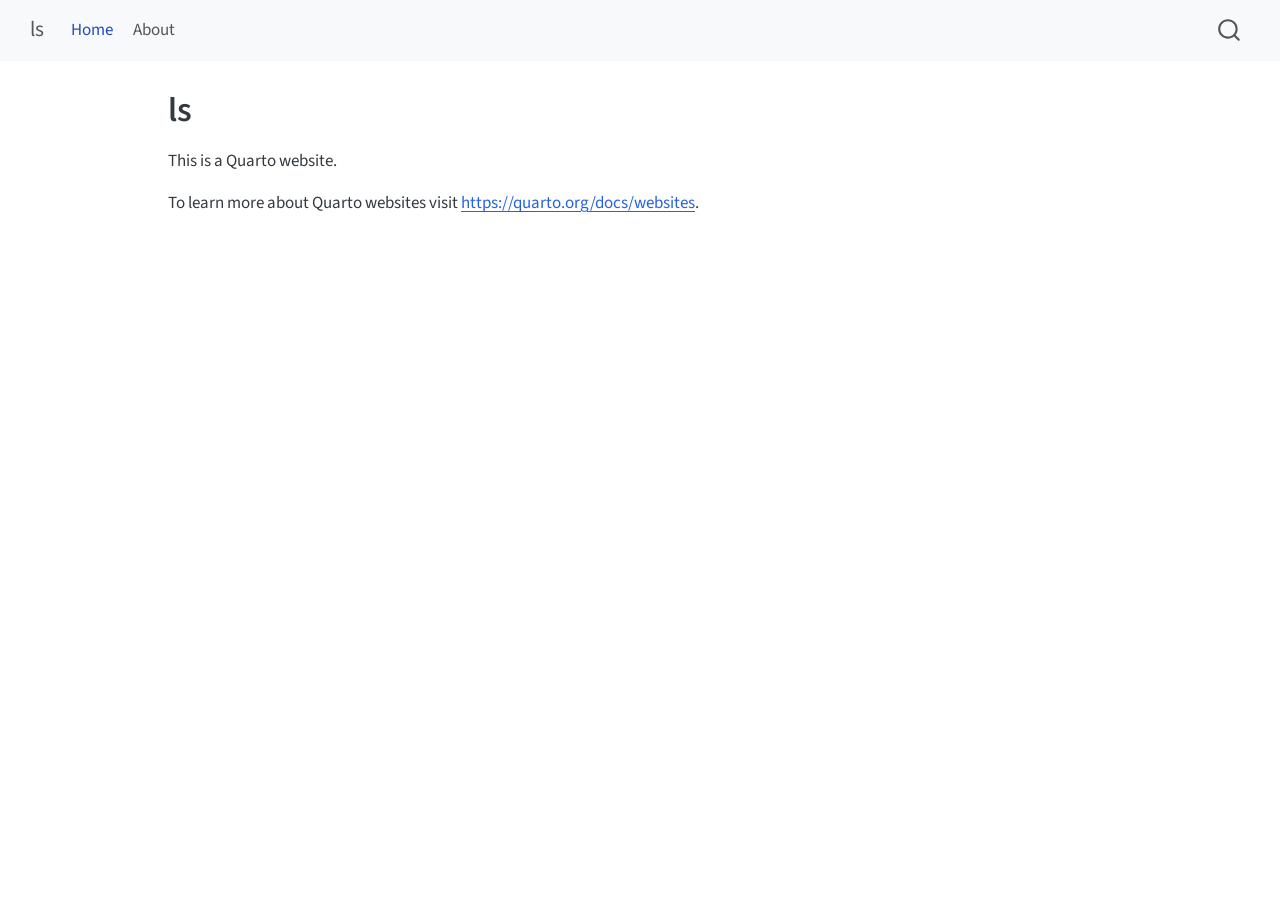
==== docs/index.html @ 635b5912 "Initial commit" ====
<!DOCTYPE html>
<html xmlns="http://www.w3.org/1999/xhtml" lang="en" xml:lang="en"><head>

<meta charset="utf-8">
<meta name="generator" content="quarto-1.9.37">

<meta name="viewport" content="width=device-width, initial-scale=1.0, user-scalable=yes">


<title>ls</title>
<style>
/* Default styles provided by pandoc.
** See https://pandoc.org/MANUAL.html#variables-for-html for config info.
*/
code{white-space: pre-wrap;}
span.smallcaps{font-variant: small-caps;}
div.columns{display: flex; gap: min(4vw, 1.5em);}
div.column{flex: auto; overflow-x: auto;}
div.hanging-indent{margin-left: 1.5em; text-indent: -1.5em;}
ul.task-list{list-style: none;}
ul.task-list li input[type="checkbox"] {
  width: 0.8em;
  margin: 0 0.8em 0.2em -1em; /* quarto-specific, see https://github.com/quarto-dev/quarto-cli/issues/4556 */ 
  vertical-align: middle;
}
</style>


<script src="site_libs/quarto-nav/quarto-nav.js"></script>
<script src="site_libs/quarto-nav/headroom.min.js"></script>
<script src="site_libs/clipboard/clipboard.min.js"></script>
<script src="site_libs/quarto-search/autocomplete.umd.js"></script>
<script src="site_libs/quarto-search/fuse.min.js"></script>
<script src="site_libs/quarto-search/quarto-search.js"></script>
<meta name="quarto:offset" content="./">
<script src="site_libs/quarto-html/quarto.js" type="module"></script>
<script src="site_libs/quarto-html/tabsets/tabsets.js" type="module"></script>
<script src="site_libs/quarto-html/popper.min.js"></script>
<script src="site_libs/quarto-html/tippy.umd.min.js"></script>
<script src="site_libs/quarto-html/anchor.min.js"></script>
<link href="site_libs/quarto-html/tippy.css" rel="stylesheet">
<link href="site_libs/quarto-html/quarto-syntax-highlighting-7f8f88aac4f3542376d5c11b86a4c14d.css" rel="stylesheet" id="quarto-text-highlighting-styles">
<script src="site_libs/bootstrap/bootstrap.min.js"></script>
<link href="site_libs/bootstrap/bootstrap-icons.css" rel="stylesheet">
<link href="site_libs/bootstrap/bootstrap-a0f9fd0d421825b736dc1bbcbcba2219.min.css" rel="stylesheet" append-hash="true" id="quarto-bootstrap" data-mode="light">
<script id="quarto-search-options" type="application/json">{
  "location": "navbar",
  "copy-button": false,
  "collapse-after": 3,
  "panel-placement": "end",
  "type": "overlay",
  "limit": 50,
  "keyboard-shortcut": [
    "f",
    "/",
    "s"
  ],
  "show-item-context": false,
  "language": {
    "search-no-results-text": "No results",
    "search-matching-documents-text": "matching documents",
    "search-copy-link-title": "Copy link to search",
    "search-hide-matches-text": "Hide additional matches",
    "search-more-match-text": "more match in this document",
    "search-more-matches-text": "more matches in this document",
    "search-clear-button-title": "Clear",
    "search-text-placeholder": "",
    "search-detached-cancel-button-title": "Cancel",
    "search-submit-button-title": "Submit",
    "search-label": "Search"
  }
}</script>


<link rel="stylesheet" href="styles.css">
</head>

<body class="nav-fixed quarto-light">

<div id="quarto-search-results"></div>
  <header id="quarto-header" class="headroom fixed-top">
    <nav class="navbar navbar-expand-lg " data-bs-theme="dark">
      <div class="navbar-container container-fluid">
      <div class="navbar-brand-container mx-auto">
    <a class="navbar-brand" href="./index.html">
    <span class="navbar-title">ls</span>
    </a>
  </div>
            <div id="quarto-search" class="" title="Search"></div>
          <button class="navbar-toggler" type="button" data-bs-toggle="collapse" data-bs-target="#navbarCollapse" aria-controls="navbarCollapse" role="menu" aria-expanded="false" aria-label="Toggle navigation" onclick="if (window.quartoToggleHeadroom) { window.quartoToggleHeadroom(); }">
  <span class="navbar-toggler-icon"></span>
</button>
          <div class="collapse navbar-collapse" id="navbarCollapse">
            <ul class="navbar-nav navbar-nav-scroll me-auto">
  <li class="nav-item">
    <a class="nav-link active" href="./index.html" aria-current="page"> 
<span class="menu-text">Home</span></a>
  </li>  
  <li class="nav-item">
    <a class="nav-link" href="./about.html"> 
<span class="menu-text">About</span></a>
  </li>  
</ul>
          </div> <!-- /navcollapse -->
            <div class="quarto-navbar-tools">
</div>
      </div> <!-- /container-fluid -->
    </nav>
</header>
<!-- content -->
<div id="quarto-content" class="quarto-container page-columns page-rows-contents page-layout-article page-navbar">
<!-- sidebar -->
<!-- margin-sidebar -->
    <div id="quarto-margin-sidebar" class="sidebar margin-sidebar zindex-bottom">
        
    </div>
<!-- main -->
<main class="content" id="quarto-document-content">

<header id="title-block-header" class="quarto-title-block default">
<div class="quarto-title">
<h1 class="title">ls</h1>
</div>



<div class="quarto-title-meta">

    
  
    
  </div>
  


</header>


<p>This is a Quarto website.</p>
<p>To learn more about Quarto websites visit <a href="https://quarto.org/docs/websites" class="uri">https://quarto.org/docs/websites</a>.</p>



</main> <!-- /main -->
<script id="quarto-html-after-body" type="application/javascript">
  window.document.addEventListener("DOMContentLoaded", function (event) {
    const icon = "";
    const anchorJS = new window.AnchorJS();
    anchorJS.options = {
      placement: 'right',
      icon: icon
    };
    anchorJS.add('.anchored');
    const isCodeAnnotation = (el) => {
      for (const clz of el.classList) {
        if (clz.startsWith('code-annotation-')) {                     
          return true;
        }
      }
      return false;
    }
    const onCopySuccess = function(e) {
      // button target
      const button = e.trigger;
      // don't keep focus
      button.blur();
      // flash "checked"
      button.classList.add('code-copy-button-checked');
      var currentTitle = button.getAttribute("title");
      button.setAttribute("title", "Copied!");
      let tooltip;
      if (window.bootstrap) {
        button.setAttribute("data-bs-toggle", "tooltip");
        button.setAttribute("data-bs-placement", "left");
        button.setAttribute("data-bs-title", "Copied!");
        tooltip = new bootstrap.Tooltip(button, 
          { trigger: "manual", 
            customClass: "code-copy-button-tooltip",
            offset: [0, -8]});
        tooltip.show();    
      }
      setTimeout(function() {
        if (tooltip) {
          tooltip.hide();
          button.removeAttribute("data-bs-title");
          button.removeAttribute("data-bs-toggle");
          button.removeAttribute("data-bs-placement");
        }
        button.setAttribute("title", currentTitle);
        button.classList.remove('code-copy-button-checked');
      }, 1000);
      // clear code selection
      e.clearSelection();
    }
    const getTextToCopy = function(trigger) {
      const outerScaffold = trigger.parentElement.cloneNode(true);
      const codeEl = outerScaffold.querySelector('code');
      for (const childEl of codeEl.children) {
        if (isCodeAnnotation(childEl)) {
          childEl.remove();
        }
      }
      return codeEl.innerText;
    }
    const clipboard = new window.ClipboardJS('.code-copy-button:not([data-in-quarto-modal])', {
      text: getTextToCopy
    });
    clipboard.on('success', onCopySuccess);
    if (window.document.getElementById('quarto-embedded-source-code-modal')) {
      const clipboardModal = new window.ClipboardJS('.code-copy-button[data-in-quarto-modal]', {
        text: getTextToCopy,
        container: window.document.getElementById('quarto-embedded-source-code-modal')
      });
      clipboardModal.on('success', onCopySuccess);
    }
      var localhostRegex = new RegExp(/^(?:http|https):\/\/localhost\:?[0-9]*\//);
      var mailtoRegex = new RegExp(/^mailto:/);
        var filterRegex = new RegExp('/' + window.location.host + '/');
      var isInternal = (href) => {
          return filterRegex.test(href) || localhostRegex.test(href) || mailtoRegex.test(href);
      }
      // Inspect non-navigation links and adorn them if external
     var links = window.document.querySelectorAll('a[href]:not(.nav-link):not(.navbar-brand):not(.toc-action):not(.sidebar-link):not(.sidebar-item-toggle):not(.pagination-link):not(.no-external):not([aria-hidden]):not(.dropdown-item):not(.quarto-navigation-tool):not(.about-link)');
      for (var i=0; i<links.length; i++) {
        const link = links[i];
        if (!isInternal(link.href)) {
          // undo the damage that might have been done by quarto-nav.js in the case of
          // links that we want to consider external
          if (link.dataset.originalHref !== undefined) {
            link.href = link.dataset.originalHref;
          }
        }
      }
    function tippyHover(el, contentFn, onTriggerFn, onUntriggerFn) {
      const config = {
        allowHTML: true,
        maxWidth: 500,
        delay: 100,
        arrow: false,
        appendTo: function(el) {
            return el.parentElement;
        },
        interactive: true,
        interactiveBorder: 10,
        theme: 'quarto',
        placement: 'bottom-start',
      };
      if (contentFn) {
        config.content = contentFn;
      }
      if (onTriggerFn) {
        config.onTrigger = onTriggerFn;
      }
      if (onUntriggerFn) {
        config.onUntrigger = onUntriggerFn;
      }
      window.tippy(el, config); 
    }
    const noterefs = window.document.querySelectorAll('a[role="doc-noteref"]');
    for (var i=0; i<noterefs.length; i++) {
      const ref = noterefs[i];
      tippyHover(ref, function() {
        // use id or data attribute instead here
        let href = ref.getAttribute('data-footnote-href') || ref.getAttribute('href');
        try { href = new URL(href).hash; } catch {}
        const id = href.replace(/^#\/?/, "");
        const note = window.document.getElementById(id);
        if (note) {
          return note.innerHTML;
        } else {
          return "";
        }
      });
    }
    const xrefs = window.document.querySelectorAll('a.quarto-xref');
    const processXRef = (id, note) => {
      // Strip column container classes
      const stripColumnClz = (el) => {
        el.classList.remove("page-full", "page-columns");
        if (el.children) {
          for (const child of el.children) {
            stripColumnClz(child);
          }
        }
      }
      stripColumnClz(note)
      if (id === null || id.startsWith('sec-')) {
        // Special case sections, only their first couple elements
        const container = document.createElement("div");
        if (note.children && note.children.length > 2) {
          container.appendChild(note.children[0].cloneNode(true));
          for (let i = 1; i < note.children.length; i++) {
            const child = note.children[i];
            if (child.tagName === "P" && child.innerText === "") {
              continue;
            } else {
              container.appendChild(child.cloneNode(true));
              break;
            }
          }
          if (window.Quarto?.typesetMath) {
            window.Quarto.typesetMath(container);
          }
          return container.innerHTML
        } else {
          if (window.Quarto?.typesetMath) {
            window.Quarto.typesetMath(note);
          }
          return note.innerHTML;
        }
      } else {
        // Remove any anchor links if they are present
        const anchorLink = note.querySelector('a.anchorjs-link');
        if (anchorLink) {
          anchorLink.remove();
        }
        if (window.Quarto?.typesetMath) {
          window.Quarto.typesetMath(note);
        }
        if (note.classList.contains("callout")) {
          return note.outerHTML;
        } else {
          return note.innerHTML;
        }
      }
    }
    for (var i=0; i<xrefs.length; i++) {
      const xref = xrefs[i];
      tippyHover(xref, undefined, function(instance) {
        instance.disable();
        let url = xref.getAttribute('href');
        let hash = undefined; 
        if (url.startsWith('#')) {
          hash = url;
        } else {
          try { hash = new URL(url).hash; } catch {}
        }
        if (hash) {
          const id = hash.replace(/^#\/?/, "");
          const note = window.document.getElementById(id);
          if (note !== null) {
            try {
              const html = processXRef(id, note.cloneNode(true));
              instance.setContent(html);
            } finally {
              instance.enable();
              instance.show();
            }
          } else {
            // See if we can fetch this
            fetch(url.split('#')[0])
            .then(res => res.text())
            .then(html => {
              const parser = new DOMParser();
              const htmlDoc = parser.parseFromString(html, "text/html");
              const note = htmlDoc.getElementById(id);
              if (note !== null) {
                const html = processXRef(id, note);
                instance.setContent(html);
              } 
            }).finally(() => {
              instance.enable();
              instance.show();
            });
          }
        } else {
          // See if we can fetch a full url (with no hash to target)
          // This is a special case and we should probably do some content thinning / targeting
          fetch(url)
          .then(res => res.text())
          .then(html => {
            const parser = new DOMParser();
            const htmlDoc = parser.parseFromString(html, "text/html");
            const note = htmlDoc.querySelector('main.content');
            if (note !== null) {
              // This should only happen for chapter cross references
              // (since there is no id in the URL)
              // remove the first header
              if (note.children.length > 0 && note.children[0].tagName === "HEADER") {
                note.children[0].remove();
              }
              const html = processXRef(null, note);
              instance.setContent(html);
            } 
          }).finally(() => {
            instance.enable();
            instance.show();
          });
        }
      }, function(instance) {
      });
    }
        let selectedAnnoteEl;
        const selectorForAnnotation = ( cell, annotation) => {
          let cellAttr = 'data-code-cell="' + cell + '"';
          let lineAttr = 'data-code-annotation="' +  annotation + '"';
          const selector = 'span[' + cellAttr + '][' + lineAttr + ']';
          return selector;
        }
        const selectCodeLines = (annoteEl) => {
          const doc = window.document;
          const targetCell = annoteEl.getAttribute("data-target-cell");
          const targetAnnotation = annoteEl.getAttribute("data-target-annotation");
          const annoteSpan = window.document.querySelector(selectorForAnnotation(targetCell, targetAnnotation));
          const lines = annoteSpan.getAttribute("data-code-lines").split(",");
          const lineIds = lines.map((line) => {
            return targetCell + "-" + line;
          })
          let top = null;
          let height = null;
          let parent = null;
          if (lineIds.length > 0) {
              //compute the position of the single el (top and bottom and make a div)
              const el = window.document.getElementById(lineIds[0]);
              top = el.offsetTop;
              height = el.offsetHeight;
              parent = el.parentElement.parentElement;
            if (lineIds.length > 1) {
              const lastEl = window.document.getElementById(lineIds[lineIds.length - 1]);
              const bottom = lastEl.offsetTop + lastEl.offsetHeight;
              height = bottom - top;
            }
            if (top !== null && height !== null && parent !== null) {
              // cook up a div (if necessary) and position it 
              let div = window.document.getElementById("code-annotation-line-highlight");
              if (div === null) {
                div = window.document.createElement("div");
                div.setAttribute("id", "code-annotation-line-highlight");
                div.style.position = 'absolute';
                parent.appendChild(div);
              }
              div.style.top = top - 2 + "px";
              div.style.height = height + 4 + "px";
              div.style.left = 0;
              let gutterDiv = window.document.getElementById("code-annotation-line-highlight-gutter");
              if (gutterDiv === null) {
                gutterDiv = window.document.createElement("div");
                gutterDiv.setAttribute("id", "code-annotation-line-highlight-gutter");
                gutterDiv.style.position = 'absolute';
                const codeCell = window.document.getElementById(targetCell);
                const gutter = codeCell.querySelector('.code-annotation-gutter');
                gutter.appendChild(gutterDiv);
              }
              gutterDiv.style.top = top - 2 + "px";
              gutterDiv.style.height = height + 4 + "px";
            }
            selectedAnnoteEl = annoteEl;
          }
        };
        const unselectCodeLines = () => {
          const elementsIds = ["code-annotation-line-highlight", "code-annotation-line-highlight-gutter"];
          elementsIds.forEach((elId) => {
            const div = window.document.getElementById(elId);
            if (div) {
              div.remove();
            }
          });
          selectedAnnoteEl = undefined;
        };
          // Handle positioning of the toggle
      window.addEventListener(
        "resize",
        throttle(() => {
          elRect = undefined;
          if (selectedAnnoteEl) {
            selectCodeLines(selectedAnnoteEl);
          }
        }, 10)
      );
      function throttle(fn, ms) {
      let throttle = false;
      let timer;
        return (...args) => {
          if(!throttle) { // first call gets through
              fn.apply(this, args);
              throttle = true;
          } else { // all the others get throttled
              if(timer) clearTimeout(timer); // cancel #2
              timer = setTimeout(() => {
                fn.apply(this, args);
                timer = throttle = false;
              }, ms);
          }
        };
      }
        // Attach click handler to the DT
        const annoteDls = window.document.querySelectorAll('dt[data-target-cell]');
        for (const annoteDlNode of annoteDls) {
          annoteDlNode.addEventListener('click', (event) => {
            const clickedEl = event.target;
            if (clickedEl !== selectedAnnoteEl) {
              unselectCodeLines();
              const activeEl = window.document.querySelector('dt[data-target-cell].code-annotation-active');
              if (activeEl) {
                activeEl.classList.remove('code-annotation-active');
              }
              selectCodeLines(clickedEl);
              clickedEl.classList.add('code-annotation-active');
            } else {
              // Unselect the line
              unselectCodeLines();
              clickedEl.classList.remove('code-annotation-active');
            }
          });
        }
    const findCites = (el) => {
      const parentEl = el.parentElement;
      if (parentEl) {
        const cites = parentEl.dataset.cites;
        if (cites) {
          return {
            el,
            cites: cites.split(' ')
          };
        } else {
          return findCites(el.parentElement)
        }
      } else {
        return undefined;
      }
    };
    var bibliorefs = window.document.querySelectorAll('a[role="doc-biblioref"]');
    for (var i=0; i<bibliorefs.length; i++) {
      const ref = bibliorefs[i];
      const citeInfo = findCites(ref);
      if (citeInfo) {
        tippyHover(citeInfo.el, function() {
          var popup = window.document.createElement('div');
          citeInfo.cites.forEach(function(cite) {
            var citeDiv = window.document.createElement('div');
            citeDiv.classList.add('hanging-indent');
            citeDiv.classList.add('csl-entry');
            var biblioDiv = window.document.getElementById('ref-' + cite);
            if (biblioDiv) {
              citeDiv.innerHTML = biblioDiv.innerHTML;
            }
            popup.appendChild(citeDiv);
          });
          return popup.innerHTML;
        });
      }
    }
  });
  </script>
</div> <!-- /content -->




</body></html>
---- docs/site_libs/quarto-html/tippy.css ----
.tippy-box[data-animation=fade][data-state=hidden]{opacity:0}[data-tippy-root]{max-width:calc(100vw - 10px)}.tippy-box{position:relative;background-color:#333;color:#fff;border-radius:4px;font-size:14px;line-height:1.4;white-space:normal;outline:0;transition-property:transform,visibility,opacity}.tippy-box[data-placement^=top]>.tippy-arrow{bottom:0}.tippy-box[data-placement^=top]>.tippy-arrow:before{bottom:-7px;left:0;border-width:8px 8px 0;border-top-color:initial;transform-origin:center top}.tippy-box[data-placement^=bottom]>.tippy-arrow{top:0}.tippy-box[data-placement^=bottom]>.tippy-arrow:before{top:-7px;left:0;border-width:0 8px 8px;border-bottom-color:initial;transform-origin:center bottom}.tippy-box[data-placement^=left]>.tippy-arrow{right:0}.tippy-box[data-placement^=left]>.tippy-arrow:before{border-width:8px 0 8px 8px;border-left-color:initial;right:-7px;transform-origin:center left}.tippy-box[data-placement^=right]>.tippy-arrow{left:0}.tippy-box[data-placement^=right]>.tippy-arrow:before{left:-7px;border-width:8px 8px 8px 0;border-right-color:initial;transform-origin:center right}.tippy-box[data-inertia][data-state=visible]{transition-timing-function:cubic-bezier(.54,1.5,.38,1.11)}.tippy-arrow{width:16px;height:16px;color:#333}.tippy-arrow:before{content:"";position:absolute;border-color:transparent;border-style:solid}.tippy-content{position:relative;padding:5px 9px;z-index:1}
---- docs/site_libs/quarto-html/quarto-syntax-highlighting-7f8f88aac4f3542376d5c11b86a4c14d.css ----
/* quarto syntax highlight colors */
:root {
  --quarto-hl-ot-color: #003B4F;
  --quarto-hl-at-color: #657422;
  --quarto-hl-ss-color: #20794D;
  --quarto-hl-an-color: #5E5E5E;
  --quarto-hl-fu-color: #4758AB;
  --quarto-hl-st-color: #20794D;
  --quarto-hl-cf-color: #003B4F;
  --quarto-hl-op-color: #5E5E5E;
  --quarto-hl-er-color: #AD0000;
  --quarto-hl-bn-color: #AD0000;
  --quarto-hl-al-color: #AD0000;
  --quarto-hl-va-color: #111111;
  --quarto-hl-bu-color: inherit;
  --quarto-hl-ex-color: inherit;
  --quarto-hl-pp-color: #AD0000;
  --quarto-hl-in-color: #5E5E5E;
  --quarto-hl-vs-color: #20794D;
  --quarto-hl-wa-color: #5E5E5E;
  --quarto-hl-do-color: #5E5E5E;
  --quarto-hl-im-color: #00769E;
  --quarto-hl-ch-color: #20794D;
  --quarto-hl-dt-color: #AD0000;
  --quarto-hl-fl-color: #AD0000;
  --quarto-hl-co-color: #5E5E5E;
  --quarto-hl-cv-color: #5E5E5E;
  --quarto-hl-cn-color: #8f5902;
  --quarto-hl-sc-color: #5E5E5E;
  --quarto-hl-dv-color: #AD0000;
  --quarto-hl-kw-color: #003B4F;
}

/* other quarto variables */
:root {
  --quarto-font-monospace: SFMono-Regular, Menlo, Monaco, Consolas, "Liberation Mono", "Courier New", monospace;
}

/* syntax highlight based on Pandoc's rules */
pre > code.sourceCode > span {
  color: #003B4F;
}

code.sourceCode > span {
  color: #003B4F;
}

div.sourceCode,
div.sourceCode pre.sourceCode {
  color: #003B4F;
}

/* Normal */
code span {
  color: #003B4F;
}

/* Alert */
code span.al {
  color: #AD0000;
  font-style: inherit;
}

/* Annotation */
code span.an {
  color: #5E5E5E;
  font-style: inherit;
}

/* Attribute */
code span.at {
  color: #657422;
  font-style: inherit;
}

/* BaseN */
code span.bn {
  color: #AD0000;
  font-style: inherit;
}

/* BuiltIn */
code span.bu {
  font-style: inherit;
}

/* ControlFlow */
code span.cf {
  color: #003B4F;
  font-weight: bold;
  font-style: inherit;
}

/* Char */
code span.ch {
  color: #20794D;
  font-style: inherit;
}

/* Constant */
code span.cn {
  color: #8f5902;
  font-style: inherit;
}

/* Comment */
code span.co {
  color: #5E5E5E;
  font-style: inherit;
}

/* CommentVar */
code span.cv {
  color: #5E5E5E;
  font-style: italic;
}

/* Documentation */
code span.do {
  color: #5E5E5E;
  font-style: italic;
}

/* DataType */
code span.dt {
  color: #AD0000;
  font-style: inherit;
}

/* DecVal */
code span.dv {
  color: #AD0000;
  font-style: inherit;
}

/* Error */
code span.er {
  color: #AD0000;
  font-style: inherit;
}

/* Extension */
code span.ex {
  font-style: inherit;
}

/* Float */
code span.fl {
  color: #AD0000;
  font-style: inherit;
}

/* Function */
code span.fu {
  color: #4758AB;
  font-style: inherit;
}

/* Import */
code span.im {
  color: #00769E;
  font-style: inherit;
}

/* Information */
code span.in {
  color: #5E5E5E;
  font-style: inherit;
}

/* Keyword */
code span.kw {
  color: #003B4F;
  font-weight: bold;
  font-style: inherit;
}

/* Operator */
code span.op {
  color: #5E5E5E;
  font-style: inherit;
}

/* Other */
code span.ot {
  color: #003B4F;
  font-style: inherit;
}

/* Preprocessor */
code span.pp {
  color: #AD0000;
  font-style: inherit;
}

/* SpecialChar */
code span.sc {
  color: #5E5E5E;
  font-style: inherit;
}

/* SpecialString */
code span.ss {
  color: #20794D;
  font-style: inherit;
}

/* String */
code span.st {
  color: #20794D;
  font-style: inherit;
}

/* Variable */
code span.va {
  color: #111111;
  font-style: inherit;
}

/* VerbatimString */
code span.vs {
  color: #20794D;
  font-style: inherit;
}

/* Warning */
code span.wa {
  color: #5E5E5E;
  font-style: italic;
}

.prevent-inlining {
  content: "</";
}

/*# sourceMappingURL=789ad8cd35626ba772517505b42a116e.css.map */
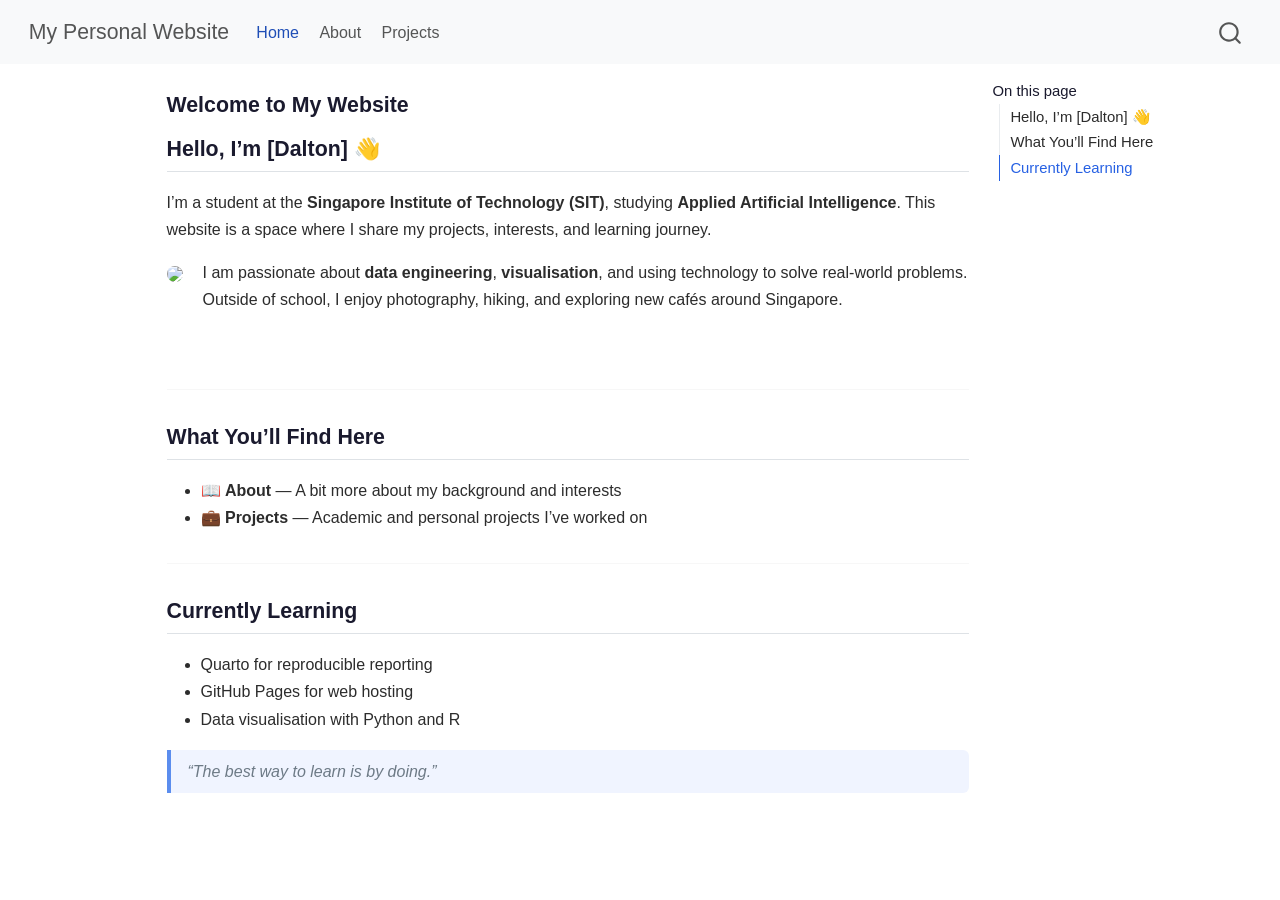
==== commit 8a36ee7b: "Add multiple pages and styling" ====
--- a/docs/index.html
+++ b/docs/index.html
@@ -7,7 +7,7 @@
 <meta name="viewport" content="width=device-width, initial-scale=1.0, user-scalable=yes">
 
 
-<title>ls</title>
+<title>Welcome to My Website – My Personal Website</title>
 <style>
 /* Default styles provided by pandoc.
 ** See https://pandoc.org/MANUAL.html#variables-for-html for config info.
@@ -83,7 +83,7 @@
       <div class="navbar-container container-fluid">
       <div class="navbar-brand-container mx-auto">
     <a class="navbar-brand" href="./index.html">
-    <span class="navbar-title">ls</span>
+    <span class="navbar-title">My Personal Website</span>
     </a>
   </div>
             <div id="quarto-search" class="" title="Search"></div>
@@ -100,6 +100,10 @@
     <a class="nav-link" href="./about.html"> 
 <span class="menu-text">About</span></a>
   </li>  
+  <li class="nav-item">
+    <a class="nav-link" href="./projects.html"> 
+<span class="menu-text">Projects</span></a>
+  </li>  
 </ul>
           </div> <!-- /navcollapse -->
             <div class="quarto-navbar-tools">
@@ -111,15 +115,23 @@
 <div id="quarto-content" class="quarto-container page-columns page-rows-contents page-layout-article page-navbar">
 <!-- sidebar -->
 <!-- margin-sidebar -->
-    <div id="quarto-margin-sidebar" class="sidebar margin-sidebar zindex-bottom">
-        
+    <div id="quarto-margin-sidebar" class="sidebar margin-sidebar">
+        <nav id="TOC" role="doc-toc" class="toc-active">
+    <h2 id="toc-title">On this page</h2>
+   
+  <ul>
+  <li><a href="#hello-im-dalton" id="toc-hello-im-dalton" class="nav-link active" data-scroll-target="#hello-im-dalton">Hello, I’m [Dalton] 👋</a></li>
+  <li><a href="#what-youll-find-here" id="toc-what-youll-find-here" class="nav-link" data-scroll-target="#what-youll-find-here">What You’ll Find Here</a></li>
+  <li><a href="#currently-learning" id="toc-currently-learning" class="nav-link" data-scroll-target="#currently-learning">Currently Learning</a></li>
+  </ul>
+</nav>
     </div>
 <!-- main -->
 <main class="content" id="quarto-document-content">
 
 <header id="title-block-header" class="quarto-title-block default">
 <div class="quarto-title">
-<h1 class="title">ls</h1>
+<h1 class="title">Welcome to My Website</h1>
 </div>
 
 
@@ -136,10 +148,37 @@
 </header>
 
 
-<p>This is a Quarto website.</p>
-<p>To learn more about Quarto websites visit <a href="https://quarto.org/docs/websites" class="uri">https://quarto.org/docs/websites</a>.</p>
-
-
+<section id="hello-im-dalton" class="level2">
+<h2 class="anchored" data-anchor-id="hello-im-dalton">Hello, I’m [Dalton] 👋</h2>
+<p>I’m a student at the <strong>Singapore Institute of Technology (SIT)</strong>, studying <strong>Applied Artificial Intelligence</strong>. This website is a space where I share my projects, interests, and learning journey.</p>
+<div style="float:left; position: relative; top: 0px">
+<p><img src="https://via.placeholder.com/150.png" style="margin-right: 20px; border-radius: 8px;" height="150"></p>
+</div>
+<p>I am passionate about <strong>data engineering</strong>, <strong>visualisation</strong>, and using technology to solve real-world problems. Outside of school, I enjoy photography, hiking, and exploring new cafés around Singapore.</p>
+<p><br style="clear:both;"></p>
+<hr>
+</section>
+<section id="what-youll-find-here" class="level2">
+<h2 class="anchored" data-anchor-id="what-youll-find-here">What You’ll Find Here</h2>
+<ul>
+<li>📖 <strong>About</strong> — A bit more about my background and interests</li>
+<li>💼 <strong>Projects</strong> — Academic and personal projects I’ve worked on</li>
+</ul>
+<hr>
+</section>
+<section id="currently-learning" class="level2">
+<h2 class="anchored" data-anchor-id="currently-learning">Currently Learning</h2>
+<ul>
+<li>Quarto for reproducible reporting</li>
+<li>GitHub Pages for web hosting</li>
+<li>Data visualisation with Python and R</li>
+</ul>
+<blockquote class="blockquote">
+<p>“The best way to learn is by doing.”</p>
+</blockquote>
+
+
+</section>
 
 </main> <!-- /main -->
 <script id="quarto-html-after-body" type="application/javascript">
--- a/docs/styles.css
+++ b/docs/styles.css
@@ -0,0 +1,83 @@
+/* ── Body & Typography ── */
+body {
+  font-family: Arial, sans-serif;
+  font-size: 16px;
+  line-height: 1.7;
+  color: #2c2c2c;
+}
+
+/* ── Paragraphs ── */
+p {
+  margin: 0 0 1em 0;
+  padding: 0;
+  line-height: 1.7;
+}
+
+/* ── Headings ── */
+h1, h2 {
+  font-size: 16pt;
+  font-weight: 700;
+  color: #1a1a2e;
+}
+
+h3, h4 {
+  font-size: 14pt;
+  font-weight: 600;
+  color: #333;
+}
+
+/* ── Horizontal rule ── */
+hr {
+  border: none;
+  border-top: 1px solid #ddd;
+  margin: 2em 0;
+}
+
+/* ── Tables ── */
+table {
+  border-collapse: collapse;
+  width: 100%;
+  margin: 1em 0;
+}
+
+th {
+  background-color: #f0f4ff;
+  padding: 8px 12px;
+  text-align: left;
+  font-weight: 600;
+}
+
+td {
+  padding: 8px 12px;
+  border-bottom: 1px solid #e0e0e0;
+}
+
+tr:hover {
+  background-color: #f9f9f9;
+}
+
+/* ── Blockquotes ── */
+blockquote {
+  border-left: 4px solid #5b8dee;
+  padding: 0.5em 1em;
+  margin: 1em 0;
+  background: #f0f4ff;
+  border-radius: 0 6px 6px 0;
+  font-style: italic;
+  color: #555;
+}
+
+/* ── Links ── */
+a {
+  color: #5b8dee;
+  text-decoration: none;
+}
+
+a:hover {
+  text-decoration: underline;
+}
+
+/* ── Navbar ── */
+.navbar {
+  font-weight: 500;
+}
